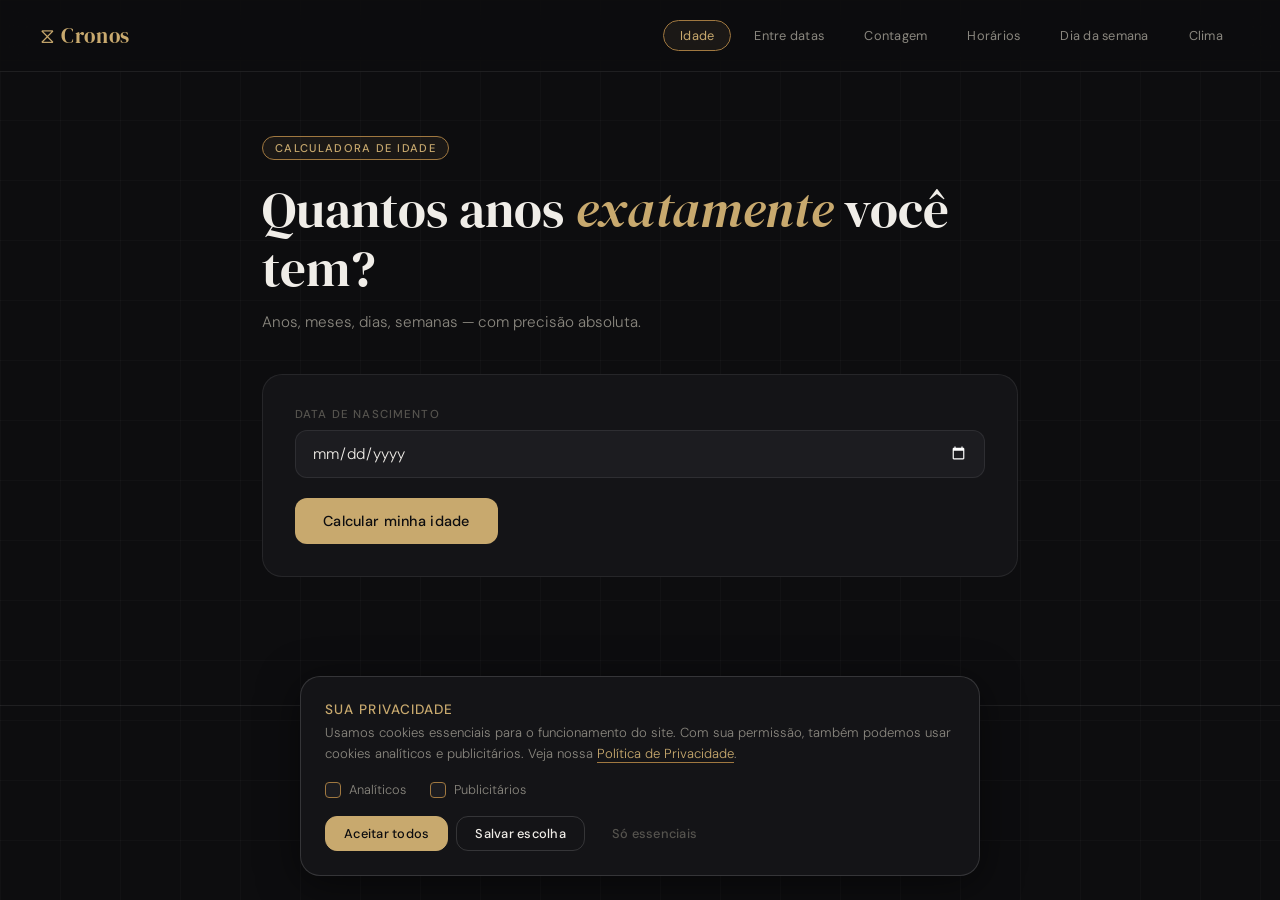
==== index.html @ e53fcb30 "Fix HTML formatting issues in index.html" ====
<!DOCTYPE html>
<html lang="pt-br">
<head>
  <link rel="icon" href="cronos-icon.png" type="image/png">

  <meta charset="UTF-8">
  <meta name="viewport" content="width=device-width, initial-scale=1.0">
  
  <!-- ── SEO básico ── -->
  <title>Cronos</title>
  <meta name="description" content="Calcule sua idade exata, a diferença entre duas datas, contagens regressivas e diferença de horários — com precisão absoluta. Grátis e sem cadastro.">
  <meta name="robots" content="index, follow">
  <link rel="canonical" href="https://cronoscalculator.com.br/">
  <link rel="apple-touch-icon" href="cronos-iphone.png">

  <!-- ── Open Graph (WhatsApp, Facebook, LinkedIn) ── -->
  <meta property="og:type"        content="website">
  <meta property="og:url"         content="https://cronoscalculator.com.br/">
  <meta property="og:title"       content="Cronos">
  <meta property="og:description" content="Calcule sua idade exata, diferença entre datas, contagens regressivas e diferença de horários. Grátis e sem cadastro.">
  <meta property="og:locale"      content="pt_BR">

  <!-- ── Twitter Card ── -->
  <meta name="twitter:card"        content="summary">
  <meta name="twitter:title"       content="Cronos">
  <meta name="twitter:description" content="Calcule sua idade exata, diferença entre datas, contagens regressivas e diferença de horários. Grátis e sem cadastro.">

  <link rel="preconnect" href="https://fonts.googleapis.com">
  <link rel="preconnect" href="https://fonts.gstatic.com" crossorigin>
  <link href="https://fonts.googleapis.com/css2?family=DM+Serif+Display:ital@0;1&family=DM+Sans:wght@300;400;500&display=swap" rel="stylesheet">
  <link rel="stylesheet" href="style.css">
</head>
<body>

  <div class="bg-grid"></div>

  <header>
    <div class="logo">⧖ Cronos</div>
    <nav>
      <a href="#" class="nav-link active" data-tab="idade">Idade</a>
      <a href="#" class="nav-link" data-tab="diff">Entre datas</a>
      <a href="#" class="nav-link" data-tab="countdown">Contagem</a>
      <a href="#" class="nav-link" data-tab="horas">Horários</a>
      <a href="#" class="nav-link" data-tab="semana">Dia da semana</a>
      <a href="#" class="nav-link" data-tab="clima">Clima</a>
    </nav>
  </header>

  <main>

   
    <section class="panel active" id="panel-idade">
      <div class="panel-hero">
        <span class="panel-tag">calculadora de idade</span>
        <h1>Quantos anos <em>exatamente</em> você tem?</h1>
        <p class="panel-sub">Anos, meses, dias, semanas — com precisão absoluta.</p>
      </div>
      <div class="form-card">
        <div class="field">
          <label for="i-birth">Data de nascimento</label>
          <input type="date" id="i-birth">
        </div>
        <button class="btn-calc" id="btn-idade">Calcular minha idade</button>
      </div>
      <div id="i-result" class="result-area hidden"></div>
    </section>

   
    <section class="panel" id="panel-diff">
      <div class="panel-hero">
        <span class="panel-tag">diferença entre datas</span>
        <h1>O tempo entre <em>dois momentos</em></h1>
        <p class="panel-sub">Quanto tempo passou entre uma data e outra, em todos os formatos.</p>
      </div>
      <div class="form-card">
        <div class="field-row">
          <div class="field">
            <label for="d-start">Data inicial</label>
            <input type="date" id="d-start">
          </div>
          <div class="field">
            <label for="d-end">Data final</label>
            <input type="date" id="d-end">
          </div>
        </div>
        <button class="btn-calc" id="btn-diff">Calcular diferença</button>
      </div>
      <div id="d-result" class="result-area hidden"></div>
    </section>

    <!-- CONTAGEM REGRESSIVA -->
    <section class="panel" id="panel-countdown">
      <div class="panel-hero">
        <span class="panel-tag">contagem regressiva</span>
        <h1>Quanto falta para <em>esse dia</em>?</h1>
        <p class="panel-sub">Saiba exatamente o que falta — ou o que já passou.</p>
      </div>
      <div class="form-card">
        <div class="field">
          <label for="c-target">Data alvo</label>
          <input type="date" id="c-target">
        </div>
        <div class="field">
          <label for="c-label">Apelido (opcional)</label>
          <input type="text" id="c-label" placeholder="ex: Meu aniversário, Formatura...">
        </div>
        <button class="btn-calc" id="btn-countdown">Ver contagem</button>
      </div>
      <div id="c-result" class="result-area hidden"></div>
    </section>

   
    <section class="panel" id="panel-horas">
      <div class="panel-hero">
        <span class="panel-tag">diferença de horários</span>
        <h1>Horas, minutos e <em>segundos</em> entre dois momentos</h1>
        <p class="panel-sub">Precisão total com data e hora combinados.</p>
      </div>
      <div class="form-card">
        <div class="field-row">
          <div class="field">
            <label for="h-start">Data e hora inicial</label>
            <input type="datetime-local" id="h-start">
          </div>
          <div class="field">
            <label for="h-end">Data e hora final</label>
            <input type="datetime-local" id="h-end">
          </div>
        </div>
        <button class="btn-calc" id="btn-horas">Calcular diferença</button>
      </div>
      <div id="h-result" class="result-area hidden"></div>
    </section>

    <!-- DIA DA SEMANA -->
    <section class="panel" id="panel-semana">
      <div class="panel-hero">
        <span class="panel-tag">dia da semana</span>
        <h1>Em que dia da semana <em>cai essa data</em>?</h1>
        <p class="panel-sub">Descubra o dia da semana de qualquer data, passada ou futura.</p>
      </div>
      <div class="form-card">
        <div class="field">
          <label for="w-date">Data</label>
          <input type="date" id="w-date">
        </div>
        <button class="btn-calc" id="btn-semana">Ver dia da semana</button>
      </div>
      <div id="w-result" class="result-area hidden"></div>
    </section>

<!-- CLIMA -->
<section class="panel" id="panel-clima">
  <div class="panel-hero">
    <span class="panel-tag">clima médio</span>
    <h1>Como é o clima <em>naquela época</em>?</h1>
    <p class="panel-sub">Temperatura média, estação e tendência de chuva por cidade e mês.</p>
  </div>
  <div class="form-card">
    <div class="field-row">
      <div class="field autocomplete-wrap">
        <label for="cl-city">Cidade</label>
        <input type="text" id="cl-city" placeholder="ex: Londres, Tóquio..." autocomplete="off">
        <div id="cl-suggestions" class="suggestions-box hidden"></div>
      </div>
      <div class="field autocomplete-wrap">
  <label for="cl-month">Mês</label>
  <input type="text" id="cl-month" placeholder="ex: Julho" autocomplete="off">
  <div id="cl-month-suggestions" class="suggestions-box hidden"></div>
</div>
    </div>
    <button class="btn-calc" id="btn-clima">Ver clima</button>
  </div>
  <div id="cl-result" class="result-area hidden"></div>
</section>
  </main>

  <footer>
    <p>Cronos &mdash; calculadora de datas e tempo &nbsp;·&nbsp; <a href="privacidade.html" style="color:var(--text3);text-decoration:none;border-bottom:1px solid var(--border)">Política de Privacidade</a></p>
  </footer>

  <script src="script.js"></script>
  <script src="lgpd.js"></script>
</body>
</html>
---- style.css ----
*, *::before, *::after { box-sizing: border-box; margin: 0; padding: 0; }

:root {
  --bg:        #0d0d0f;
  --bg2:       #141417;
  --bg3:       #1c1c20;
  --border:    rgba(255,255,255,0.08);
  --border2:   rgba(255,255,255,0.14);
  --text:      #f0ede8;
  --text2:     #8a877f;
  --text3:     #55534e;
  --accent:    #c8a96e;
  --accent2:   #a07840;
  --accent-bg: rgba(200,169,110,0.08);
  --radius:    12px;
  --radius-lg: 20px;
}

html { scroll-behavior: smooth; }

body {
  background: var(--bg);
  color: var(--text);
  font-family: 'DM Sans', sans-serif;
  font-weight: 300;
  min-height: 100vh;
  overflow-x: hidden;
}


.bg-grid {
  position: fixed;
  inset: 0;
  z-index: 0;
  background-image:
    linear-gradient(rgba(255,255,255,0.025) 1px, transparent 1px),
    linear-gradient(90deg, rgba(255,255,255,0.025) 1px, transparent 1px);
  background-size: 60px 60px;
  pointer-events: none;
}


header {
  position: sticky;
  top: 0;
  z-index: 100;
  display: flex;
  align-items: center;
  justify-content: space-between;
  padding: 1.25rem 2.5rem;
  border-bottom: 1px solid var(--border);
  background: rgba(13,13,15,0.85);
  backdrop-filter: blur(16px);
  -webkit-backdrop-filter: blur(16px);
}

.logo {
  font-family: 'DM Serif Display', serif;
  font-size: 1.3rem;
  color: var(--accent);
  letter-spacing: 0.03em;
}

nav {
  display: flex;
  gap: 6px;
  flex-wrap: wrap;
}

.nav-link {
  text-decoration: none;
  font-size: 0.8rem;
  font-weight: 400;
  color: var(--text2);
  padding: 6px 16px;
  border-radius: 99px;
  border: 1px solid transparent;
  transition: all 0.2s;
  letter-spacing: 0.02em;
}

.nav-link:hover { color: var(--text); border-color: var(--border2); }
.nav-link.active { color: var(--accent); border-color: var(--accent2); background: var(--accent-bg); }


main {
  position: relative;
  z-index: 1;
  max-width: 820px;
  margin: 0 auto;
  padding: 4rem 2rem 6rem;
}


.panel { display: none; animation: fadeUp 0.35s ease; }
.panel.active { display: block; }

@keyframes fadeUp {
  from { opacity: 0; transform: translateY(16px); }
  to   { opacity: 1; transform: translateY(0); }
}


.panel-hero {
  margin-bottom: 2.5rem;
}

.panel-tag {
  display: inline-block;
  font-size: 0.7rem;
  font-weight: 500;
  text-transform: uppercase;
  letter-spacing: 0.12em;
  color: var(--accent);
  border: 1px solid var(--accent2);
  background: var(--accent-bg);
  padding: 4px 12px;
  border-radius: 99px;
  margin-bottom: 1.25rem;
}

.panel-hero h1 {
  font-family: 'DM Serif Display', serif;
  font-size: clamp(2rem, 5vw, 3.2rem);
  font-weight: 400;
  line-height: 1.15;
  color: var(--text);
  margin-bottom: 0.75rem;
}

.panel-hero h1 em {
  font-style: italic;
  color: var(--accent);
}

.panel-sub {
  font-size: 0.95rem;
  color: var(--text2);
  line-height: 1.6;
  max-width: 520px;
}


.form-card {
  background: var(--bg2);
  border: 1px solid var(--border);
  border-radius: var(--radius-lg);
  padding: 2rem;
  display: flex;
  flex-direction: column;
  gap: 1.25rem;
  margin-bottom: 2rem;
}

.field-row {
  display: grid;
  grid-template-columns: 1fr 1fr;
  gap: 1rem;
  min-width: 0;
}

.field {
  display: flex;
  flex-direction: column;
  gap: 8px;
  min-width: 0;
}

.field label {
  font-size: 0.72rem;
  font-weight: 500;
  text-transform: uppercase;
  letter-spacing: 0.1em;
  color: var(--text3);
}

.field input {
  background: var(--bg3);
  border: 1px solid var(--border);
  border-radius: var(--radius);
  padding: 12px 16px;
  font-size: 0.95rem;
  font-family: 'DM Sans', sans-serif;
  font-weight: 300;
  color: var(--text);
  outline: none;
  transition: border-color 0.2s;
  width: 100%;
  min-width: 0;
  color-scheme: dark;
}

.field input:focus {
  border-color: var(--accent2);
}

.field input::placeholder { color: var(--text3); }


.btn-calc {
  padding: 14px 28px;
  border-radius: var(--radius);
  border: none;
  background: var(--accent);
  color: #0d0d0f;
  font-family: 'DM Sans', sans-serif;
  font-size: 0.9rem;
  font-weight: 500;
  cursor: pointer;
  letter-spacing: 0.02em;
  transition: all 0.2s;
  align-self: flex-start;
}

.btn-calc:hover {
  background: var(--accent2);
  transform: translateY(-1px);
}

.btn-calc:active {
  transform: translateY(0) scale(0.98);
}


.result-area {
  animation: fadeUp 0.3s ease;
}

.result-area.hidden { display: none; }


.metrics-grid {
  display: grid;
  grid-template-columns: repeat(auto-fit, minmax(140px, 1fr));
  gap: 12px;
  margin-bottom: 1rem;
}

.metric-card {
  background: var(--bg2);
  border: 1px solid var(--border);
  border-radius: var(--radius);
  padding: 1.25rem 1rem;
  text-align: center;
  transition: border-color 0.2s;
}

.metric-card:hover { border-color: var(--border2); }

.metric-card.highlight {
  border-color: var(--accent2);
  background: var(--accent-bg);
}

.metric-num {
  font-family: 'DM Serif Display', serif;
  font-size: 2.4rem;
  color: var(--text);
  line-height: 1;
  margin-bottom: 4px;
}

.metric-card.highlight .metric-num { color: var(--accent); }

.metric-lbl {
  font-size: 0.72rem;
  font-weight: 500;
  text-transform: uppercase;
  letter-spacing: 0.08em;
  color: var(--text3);
}


.totals-bar {
  background: var(--bg2);
  border: 1px solid var(--border);
  border-radius: var(--radius);
  padding: 1rem 1.25rem;
  display: flex;
  gap: 1.5rem;
  flex-wrap: wrap;
  align-items: center;
}

.total-item {
  display: flex;
  flex-direction: column;
  gap: 2px;
}

.total-item .t-num {
  font-size: 1.1rem;
  font-weight: 500;
  color: var(--text);
}

.total-item .t-lbl {
  font-size: 0.68rem;
  text-transform: uppercase;
  letter-spacing: 0.08em;
  color: var(--text3);
}

.totals-divider {
  width: 1px;
  height: 30px;
  background: var(--border);
}


.countdown-display {
  text-align: center;
  padding: 3rem 1rem 2rem;
  border: 1px solid var(--border);
  border-radius: var(--radius-lg);
  background: var(--bg2);
  margin-bottom: 1rem;
}

.countdown-label-name {
  font-size: 0.75rem;
  text-transform: uppercase;
  letter-spacing: 0.1em;
  color: var(--accent);
  margin-bottom: 0.5rem;
}

.countdown-big {
  font-family: 'DM Serif Display', serif;
  font-size: clamp(4rem, 12vw, 7rem);
  color: var(--text);
  line-height: 1;
  margin-bottom: 0.5rem;
}

.countdown-unit {
  font-size: 0.9rem;
  color: var(--text2);
  margin-bottom: 0.25rem;
}

.countdown-date-str {
  font-size: 0.8rem;
  color: var(--text3);
}

.badge-past {
  display: inline-block;
  margin-left: 8px;
  padding: 3px 10px;
  border-radius: 99px;
  font-size: 0.7rem;
  text-transform: uppercase;
  letter-spacing: 0.06em;
  background: rgba(200,80,80,0.1);
  color: #e07070;
  border: 1px solid rgba(200,80,80,0.25);
  vertical-align: middle;
}

.badge-future {
  display: inline-block;
  margin-left: 8px;
  padding: 3px 10px;
  border-radius: 99px;
  font-size: 0.7rem;
  text-transform: uppercase;
  letter-spacing: 0.06em;
  background: var(--accent-bg);
  color: var(--accent);
  border: 1px solid var(--accent2);
  vertical-align: middle;
}


.error-msg {
  padding: 1rem 1.25rem;
  background: rgba(200,80,80,0.08);
  border: 1px solid rgba(200,80,80,0.2);
  border-radius: var(--radius);
  color: #e07070;
  font-size: 0.9rem;
}


footer {
  position: relative;
  z-index: 1;
  text-align: center;
  padding: 2rem;
  color: var(--text3);
  font-size: 0.78rem;
  border-top: 1px solid var(--border);
  letter-spacing: 0.04em;
}


@media (max-width: 600px) {
  header {
    flex-direction: column;
    gap: 1rem;
    padding: 1rem 1.25rem;
  }

  nav { justify-content: center; }

  main { padding: 2.5rem 1.25rem 4rem; }

  .form-card { padding: 1.25rem; }

  .field-row { grid-template-columns: 1fr; }

  .btn-calc { align-self: stretch; text-align: center; }

  .totals-bar { gap: 1rem; }

  .totals-divider { display: none; }
}

/* ─── LGPD Banner ────────────────────────────────────────────────────────────
   Cole este bloco no final do seu style.css
   ─────────────────────────────────────────────────────────────────────────── */
 
#lgpd-banner {
  position: fixed;
  bottom: 1.5rem;
  left: 50%;
  transform: translateX(-50%);
  z-index: 9999;
  width: min(92vw, 680px);
  background: var(--bg2);
  border: 1px solid var(--border2);
  border-radius: var(--radius-lg);
  padding: 1.5rem;
  box-shadow: 0 8px 40px rgba(0, 0, 0, 0.5);
  transition: opacity 0.35s ease, transform 0.35s ease;
}
 
#lgpd-banner.lgpd-hide {
  opacity: 0;
  transform: translateX(-50%) translateY(12px);
  pointer-events: none;
}
 
.lgpd-inner {
  display: flex;
  flex-direction: column;
  gap: 1.1rem;
}
 
.lgpd-title {
  font-size: 0.85rem;
  font-weight: 500;
  color: var(--accent);
  text-transform: uppercase;
  letter-spacing: 0.08em;
  margin-bottom: 4px;
}
 
.lgpd-desc {
  font-size: 0.82rem;
  color: var(--text2);
  line-height: 1.6;
}
 
.lgpd-link {
  color: var(--accent);
  text-decoration: none;
  border-bottom: 1px solid var(--accent2);
  transition: color 0.2s;
}
 
.lgpd-link:hover {
  color: var(--text);
}
 
.lgpd-toggles {
  display: flex;
  gap: 1.5rem;
  flex-wrap: wrap;
}
 
.lgpd-toggle {
  display: flex;
  align-items: center;
  gap: 8px;
  cursor: pointer;
}
 
.lgpd-toggle input[type="checkbox"] {
  appearance: none;
  -webkit-appearance: none;
  width: 16px;
  height: 16px;
  border: 1px solid var(--accent2);
  border-radius: 4px;
  background: var(--bg3);
  cursor: pointer;
  flex-shrink: 0;
  transition: background 0.2s, border-color 0.2s;
  position: relative;
}
 
.lgpd-toggle input[type="checkbox"]:checked {
  background: var(--accent);
  border-color: var(--accent);
}
 
.lgpd-toggle input[type="checkbox"]:checked::after {
  content: '';
  position: absolute;
  left: 4px;
  top: 1px;
  width: 5px;
  height: 9px;
  border: 2px solid #0d0d0f;
  border-top: none;
  border-left: none;
  transform: rotate(45deg);
}
 
.lgpd-toggle-label {
  font-size: 0.8rem;
  color: var(--text2);
}
 
.lgpd-actions {
  display: flex;
  gap: 8px;
  flex-wrap: wrap;
}
 
.lgpd-btn {
  padding: 8px 18px;
  border-radius: var(--radius);
  font-family: 'DM Sans', sans-serif;
  font-size: 0.8rem;
  font-weight: 500;
  cursor: pointer;
  transition: all 0.2s;
  letter-spacing: 0.02em;
  border: 1px solid transparent;
}
 
.lgpd-btn:active {
  transform: scale(0.97);
}
 
.lgpd-btn-accept-all {
  background: var(--accent);
  color: #0d0d0f;
  border-color: var(--accent);
}
 
.lgpd-btn-accept-all:hover {
  background: var(--accent2);
  border-color: var(--accent2);
}
 
.lgpd-btn-save {
  background: transparent;
  color: var(--text);
  border-color: var(--border2);
}
 
.lgpd-btn-save:hover {
  border-color: var(--accent2);
  color: var(--accent);
}
 
.lgpd-btn-reject {
  background: transparent;
  color: var(--text3);
  border-color: transparent;
}
 
.lgpd-btn-reject:hover {
  color: var(--text2);
}
 
@media (max-width: 600px) {
  #lgpd-banner {
    bottom: 0;
    left: 0;
    right: 0;
    transform: none;
    width: 100%;
    border-radius: var(--radius-lg) var(--radius-lg) 0 0;
  }
 
  #lgpd-banner.lgpd-hide {
    transform: translateY(12px);
  }
 
  .lgpd-actions {
    flex-direction: column;
  }
 
  .lgpd-btn {
    width: 100%;
    text-align: center;
  }
}

/* ─── Autocomplete de cidade ─────────────────────────────────────────── */

.autocomplete-wrap {
  position: relative;
}

.suggestions-box {
  position: absolute;
  top: calc(100% + 4px);
  left: 0;
  right: 0;
  background: var(--bg3);
  border: 1px solid var(--border2);
  border-radius: var(--radius);
  max-height: 220px;
  overflow-y: auto;
  z-index: 50;
  box-shadow: 0 8px 24px rgba(0,0,0,0.4);
}

.suggestions-box.hidden { display: none; }

.suggestion-item {
  padding: 10px 16px;
  font-size: 0.9rem;
  color: var(--text2);
  cursor: pointer;
  transition: background 0.15s, color 0.15s;
}

.suggestion-item:hover,
.suggestion-item.active {
  background: var(--accent-bg);
  color: var(--accent);
}

.suggestion-empty {
  padding: 10px 16px;
  font-size: 0.85rem;
  color: var(--text3);
  font-style: italic;
}
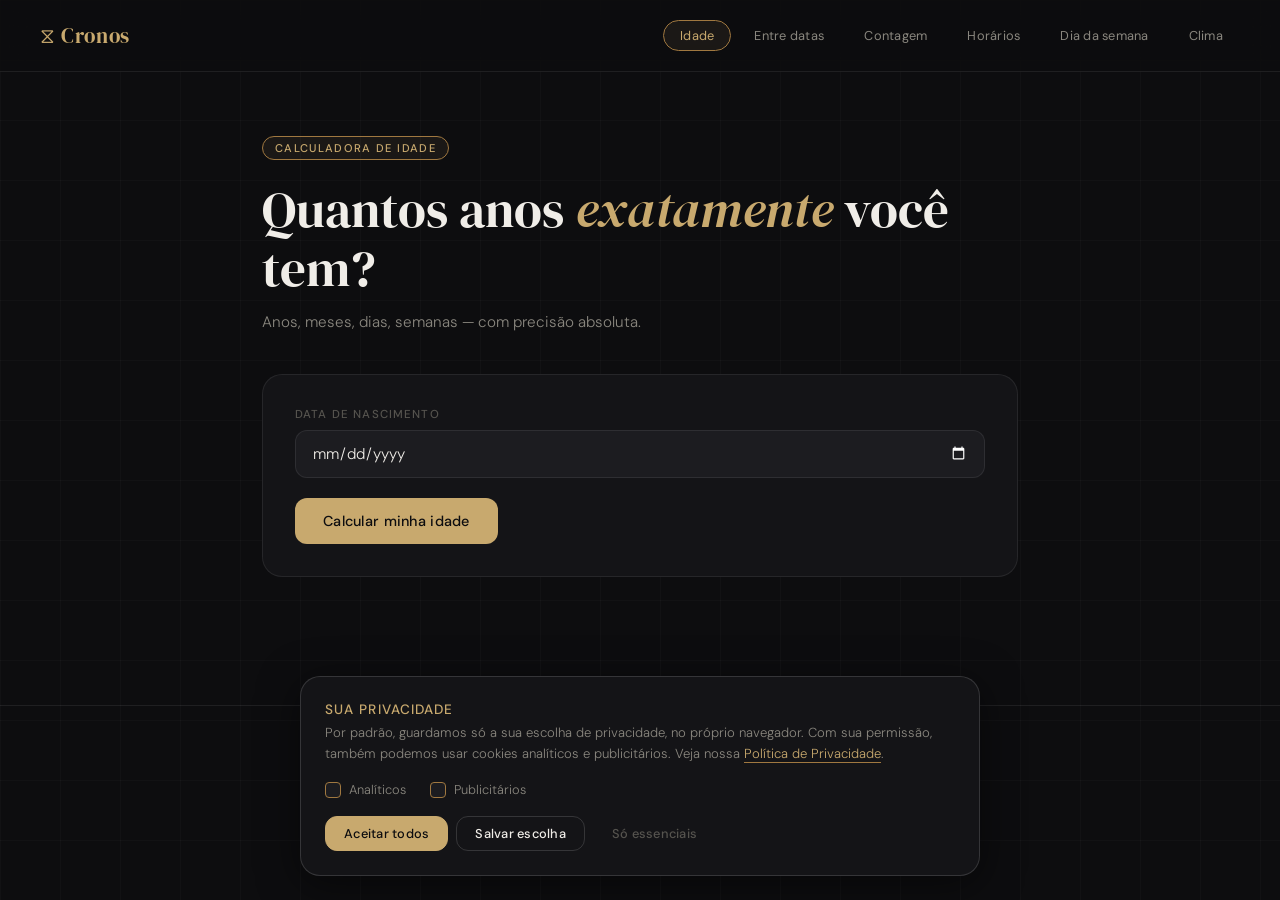
==== commit 2b256158: "Corrige cálculos de datas, busca do clima e melhora usabilidade - diffDates: elimina "dias" negativo" ====
--- a/index.html
+++ b/index.html
@@ -154,7 +154,7 @@
   <div class="panel-hero">
     <span class="panel-tag">clima médio</span>
     <h1>Como é o clima <em>naquela época</em>?</h1>
-    <p class="panel-sub">Temperatura média, estação e tendência de chuva por cidade e mês.</p>
+    <p class="panel-sub">Temperaturas máxima e mínima médias (°C), céu e tendência de chuva por cidade e mês.</p>
   </div>
   <div class="form-card">
     <div class="field-row">
@@ -176,7 +176,7 @@
   </main>
 
   <footer>
-    <p>Cronos &mdash; calculadora de datas e tempo &nbsp;·&nbsp; <a href="privacidade.html" style="color:var(--text3);text-decoration:none;border-bottom:1px solid var(--border)">Política de Privacidade</a></p>
+    <p>Cronos &mdash; calculadora de datas e tempo &nbsp;·&nbsp; <a href="privacidade.html" style="color:var(--text3);text-decoration:none;border-bottom:1px solid var(--border)">Política de Privacidade</a> &nbsp;·&nbsp; <a href="#" id="lgpd-open" style="color:var(--text3);text-decoration:none;border-bottom:1px solid var(--border)">Preferências de privacidade</a></p>
   </footer>
 
   <script src="script.js"></script>
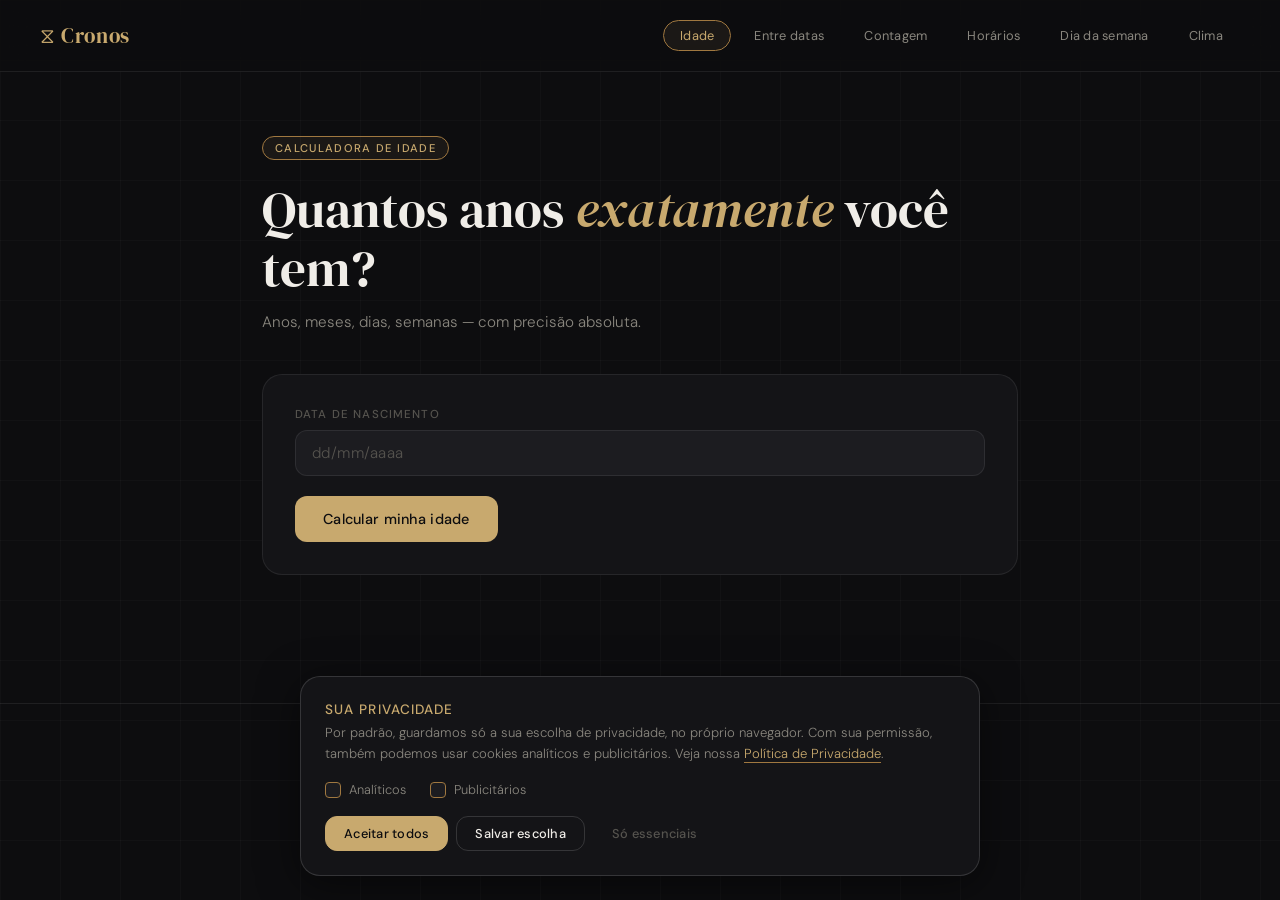
==== commit 4457cd53: "Campos de data digitáveis (dd/mm/aaaa) em vez do calendário do celular - Troca os <input type="date"" ====
--- a/index.html
+++ b/index.html
@@ -58,7 +58,7 @@
       <div class="form-card">
         <div class="field">
           <label for="i-birth">Data de nascimento</label>
-          <input type="date" id="i-birth">
+          <input type="text" id="i-birth" class="date-input" data-mask="date" inputmode="numeric" enterkeyhint="go" autocomplete="off" maxlength="10" placeholder="dd/mm/aaaa">
         </div>
         <button class="btn-calc" id="btn-idade">Calcular minha idade</button>
       </div>
@@ -76,11 +76,11 @@
         <div class="field-row">
           <div class="field">
             <label for="d-start">Data inicial</label>
-            <input type="date" id="d-start">
+            <input type="text" id="d-start" class="date-input" data-mask="date" inputmode="numeric" enterkeyhint="go" autocomplete="off" maxlength="10" placeholder="dd/mm/aaaa">
           </div>
           <div class="field">
             <label for="d-end">Data final</label>
-            <input type="date" id="d-end">
+            <input type="text" id="d-end" class="date-input" data-mask="date" inputmode="numeric" enterkeyhint="go" autocomplete="off" maxlength="10" placeholder="dd/mm/aaaa">
           </div>
         </div>
         <button class="btn-calc" id="btn-diff">Calcular diferença</button>
@@ -98,7 +98,7 @@
       <div class="form-card">
         <div class="field">
           <label for="c-target">Data alvo</label>
-          <input type="date" id="c-target">
+          <input type="text" id="c-target" class="date-input" data-mask="date" inputmode="numeric" enterkeyhint="go" autocomplete="off" maxlength="10" placeholder="dd/mm/aaaa">
         </div>
         <div class="field">
           <label for="c-label">Apelido (opcional)</label>
@@ -120,11 +120,11 @@
         <div class="field-row">
           <div class="field">
             <label for="h-start">Data e hora inicial</label>
-            <input type="datetime-local" id="h-start">
+            <input type="text" id="h-start" class="date-input" data-mask="datetime" inputmode="numeric" enterkeyhint="go" autocomplete="off" maxlength="16" placeholder="dd/mm/aaaa hh:mm">
           </div>
           <div class="field">
             <label for="h-end">Data e hora final</label>
-            <input type="datetime-local" id="h-end">
+            <input type="text" id="h-end" class="date-input" data-mask="datetime" inputmode="numeric" enterkeyhint="go" autocomplete="off" maxlength="16" placeholder="dd/mm/aaaa hh:mm">
           </div>
         </div>
         <button class="btn-calc" id="btn-horas">Calcular diferença</button>
@@ -142,7 +142,7 @@
       <div class="form-card">
         <div class="field">
           <label for="w-date">Data</label>
-          <input type="date" id="w-date">
+          <input type="text" id="w-date" class="date-input" data-mask="date" inputmode="numeric" enterkeyhint="go" autocomplete="off" maxlength="10" placeholder="dd/mm/aaaa">
         </div>
         <button class="btn-calc" id="btn-semana">Ver dia da semana</button>
       </div>
--- a/style.css
+++ b/style.css
@@ -198,6 +198,11 @@
 
 .field input::placeholder { color: var(--text3); }
 
+.field input.date-input {
+  font-variant-numeric: tabular-nums;
+  letter-spacing: 0.03em;
+}
+
 
 .btn-calc {
   padding: 14px 28px;
@@ -414,6 +419,9 @@
 
   .btn-calc { align-self: stretch; text-align: center; }
 
+  /* 16px evita que o iPhone dê zoom ao tocar no campo */
+  .field input { font-size: 16px; }
+
   .totals-bar { gap: 1rem; }
 
   .totals-divider { display: none; }
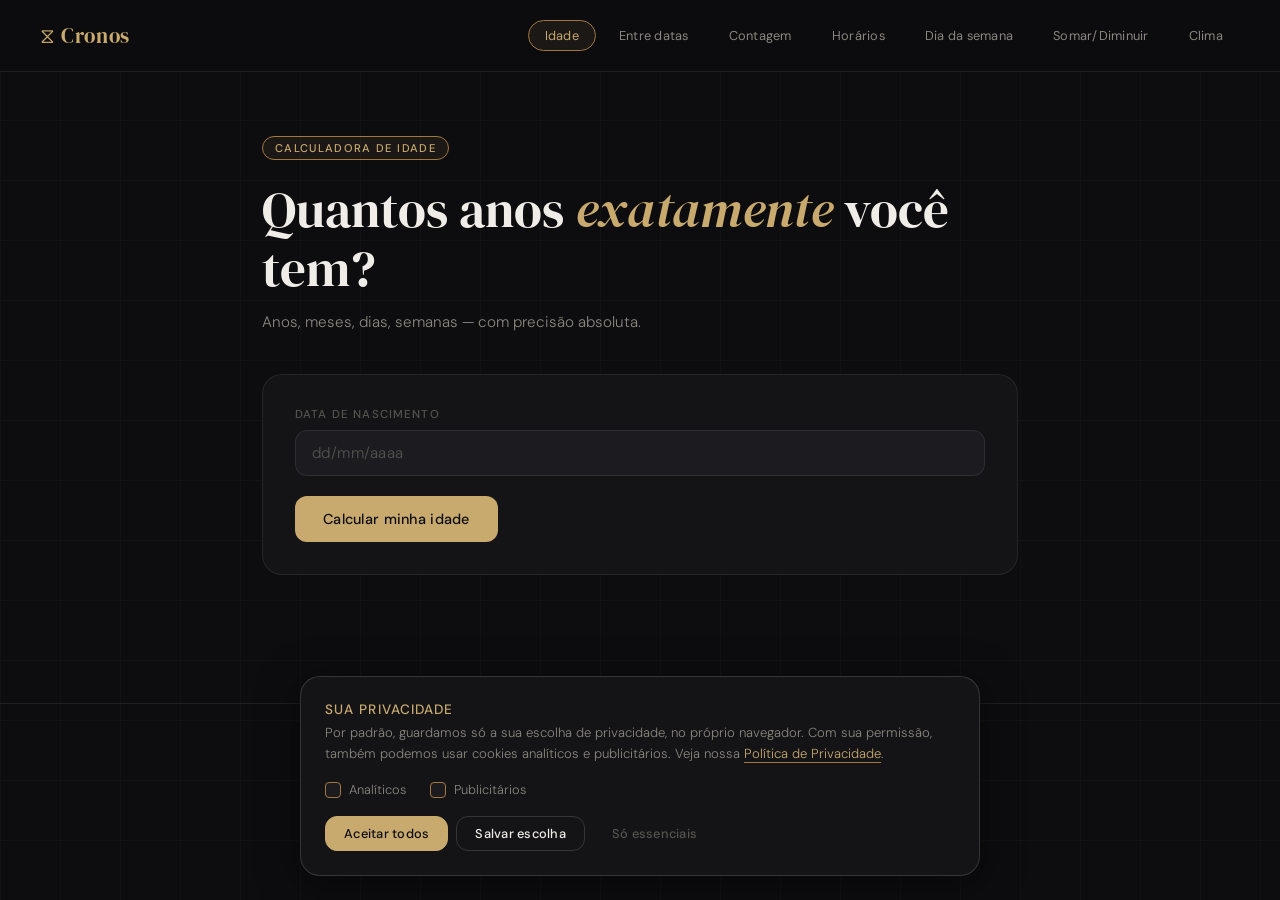
==== commit 95cecb3f: "Força o navegador a baixar a versão nova dos arquivos Adiciona ?v= em script.js, lgpd.js e style.css" ====
--- a/index.html
+++ b/index.html
@@ -28,7 +28,7 @@
   <link rel="preconnect" href="https://fonts.googleapis.com">
   <link rel="preconnect" href="https://fonts.gstatic.com" crossorigin>
   <link href="https://fonts.googleapis.com/css2?family=DM+Serif+Display:ital@0;1&family=DM+Sans:wght@300;400;500&display=swap" rel="stylesheet">
-  <link rel="stylesheet" href="style.css">
+  <link rel="stylesheet" href="style.css?v=20260925">
 </head>
 <body>
 
@@ -42,6 +42,7 @@
       <a href="#" class="nav-link" data-tab="countdown">Contagem</a>
       <a href="#" class="nav-link" data-tab="horas">Horários</a>
       <a href="#" class="nav-link" data-tab="semana">Dia da semana</a>
+      <a href="#" class="nav-link" data-tab="somar">Somar/Diminuir</a>
       <a href="#" class="nav-link" data-tab="clima">Clima</a>
     </nav>
   </header>
@@ -147,6 +148,44 @@
         <button class="btn-calc" id="btn-semana">Ver dia da semana</button>
       </div>
       <div id="w-result" class="result-area hidden"></div>
+    </section>
+
+    <!-- SOMAR/DIMINUIR -->
+    <section class="panel" id="panel-somar">
+      <div class="panel-hero">
+        <span class="panel-tag">soma e subtração</span>
+        <h1>Que data cai <em>depois ou antes</em>?</h1>
+        <p class="panel-sub">Some ou subtraia dias, meses ou anos de uma data.</p>
+      </div>
+      <div class="form-card">
+        <div class="field">
+          <label for="op-date">Data base</label>
+                    <input type="text" id="op-date" class="date-input" data-mask="date" inputmode="numeric" enterkeyhint="go" autocomplete="off" maxlength="10" placeholder="dd/mm/aaaa">
+        </div>
+        <div class="field">
+          <label>Operação</label>
+          <div class="toggle-group" id="op-type-group">
+            <button type="button" class="toggle-btn active" data-value="soma">Somar</button>
+            <button type="button" class="toggle-btn" data-value="subtrai">Diminuir</button>
+          </div>
+        </div>
+        <div class="field-row">
+          <div class="field">
+            <label for="op-amount">Quantidade</label>
+            <input type="number" id="op-amount" min="1" inputmode="numeric" enterkeyhint="go" placeholder="ex: 30">
+          </div>
+          <div class="field">
+            <label>Unidade</label>
+            <div class="toggle-group" id="op-unit-group">
+              <button type="button" class="toggle-btn active" data-value="dias">Dias</button>
+              <button type="button" class="toggle-btn" data-value="meses">Meses</button>
+              <button type="button" class="toggle-btn" data-value="anos">Anos</button>
+            </div>
+          </div>
+        </div>
+        <button class="btn-calc" id="btn-somar">Calcular nova data</button>
+      </div>
+      <div id="op-result" class="result-area hidden"></div>
     </section>
 
 <!-- CLIMA -->
@@ -179,7 +218,8 @@
     <p>Cronos &mdash; calculadora de datas e tempo &nbsp;·&nbsp; <a href="privacidade.html" style="color:var(--text3);text-decoration:none;border-bottom:1px solid var(--border)">Política de Privacidade</a> &nbsp;·&nbsp; <a href="#" id="lgpd-open" style="color:var(--text3);text-decoration:none;border-bottom:1px solid var(--border)">Preferências de privacidade</a></p>
   </footer>
 
-  <script src="script.js"></script>
-  <script src="lgpd.js"></script>
+  <!-- Ao alterar script.js, lgpd.js ou style.css, troque o ?v= para o navegador baixar a versão nova -->
+  <script src="script.js?v=20260925"></script>
+  <script src="lgpd.js?v=20260925"></script>
 </body>
 </html>
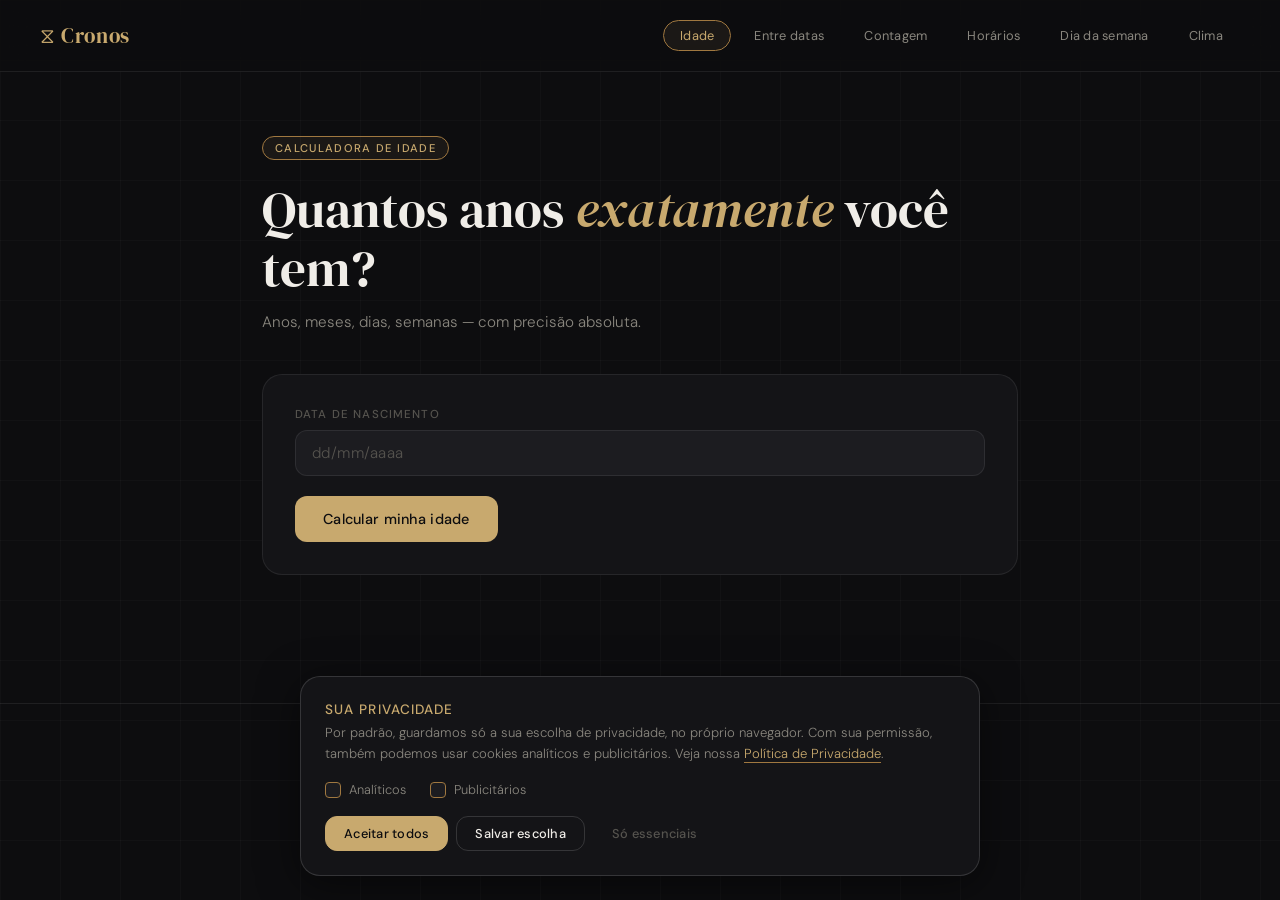
==== commit 4089be70: "Força o navegador a baixar a versão nova dos arquivos Adiciona ?v= em script.js, lgpd.js e style.css" ====
--- a/index.html
+++ b/index.html
@@ -42,7 +42,6 @@
       <a href="#" class="nav-link" data-tab="countdown">Contagem</a>
       <a href="#" class="nav-link" data-tab="horas">Horários</a>
       <a href="#" class="nav-link" data-tab="semana">Dia da semana</a>
-      <a href="#" class="nav-link" data-tab="somar">Somar/Diminuir</a>
       <a href="#" class="nav-link" data-tab="clima">Clima</a>
     </nav>
   </header>
@@ -150,44 +149,6 @@
       <div id="w-result" class="result-area hidden"></div>
     </section>
 
-    <!-- SOMAR/DIMINUIR -->
-    <section class="panel" id="panel-somar">
-      <div class="panel-hero">
-        <span class="panel-tag">soma e subtração</span>
-        <h1>Que data cai <em>depois ou antes</em>?</h1>
-        <p class="panel-sub">Some ou subtraia dias, meses ou anos de uma data.</p>
-      </div>
-      <div class="form-card">
-        <div class="field">
-          <label for="op-date">Data base</label>
-                    <input type="text" id="op-date" class="date-input" data-mask="date" inputmode="numeric" enterkeyhint="go" autocomplete="off" maxlength="10" placeholder="dd/mm/aaaa">
-        </div>
-        <div class="field">
-          <label>Operação</label>
-          <div class="toggle-group" id="op-type-group">
-            <button type="button" class="toggle-btn active" data-value="soma">Somar</button>
-            <button type="button" class="toggle-btn" data-value="subtrai">Diminuir</button>
-          </div>
-        </div>
-        <div class="field-row">
-          <div class="field">
-            <label for="op-amount">Quantidade</label>
-            <input type="number" id="op-amount" min="1" inputmode="numeric" enterkeyhint="go" placeholder="ex: 30">
-          </div>
-          <div class="field">
-            <label>Unidade</label>
-            <div class="toggle-group" id="op-unit-group">
-              <button type="button" class="toggle-btn active" data-value="dias">Dias</button>
-              <button type="button" class="toggle-btn" data-value="meses">Meses</button>
-              <button type="button" class="toggle-btn" data-value="anos">Anos</button>
-            </div>
-          </div>
-        </div>
-        <button class="btn-calc" id="btn-somar">Calcular nova data</button>
-      </div>
-      <div id="op-result" class="result-area hidden"></div>
-    </section>
-
 <!-- CLIMA -->
 <section class="panel" id="panel-clima">
   <div class="panel-hero">
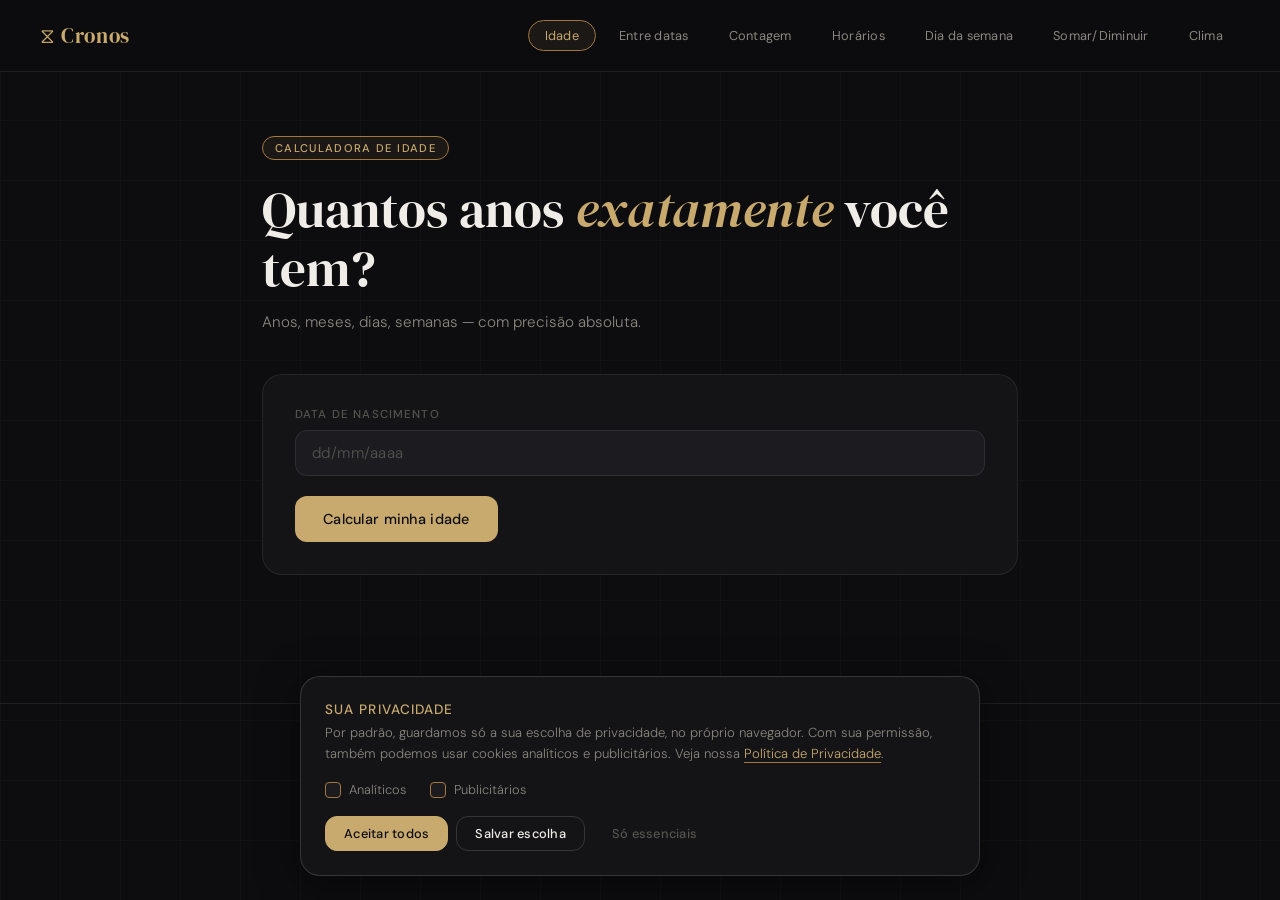
==== commit 3ba0e0f0: "Update index.html with new features and sections" ====
--- a/index.html
+++ b/index.html
@@ -28,7 +28,7 @@
   <link rel="preconnect" href="https://fonts.googleapis.com">
   <link rel="preconnect" href="https://fonts.gstatic.com" crossorigin>
   <link href="https://fonts.googleapis.com/css2?family=DM+Serif+Display:ital@0;1&family=DM+Sans:wght@300;400;500&display=swap" rel="stylesheet">
-  <link rel="stylesheet" href="style.css?v=20260925">
+  <link rel="stylesheet" href="style.css">
 </head>
 <body>
 
@@ -42,6 +42,7 @@
       <a href="#" class="nav-link" data-tab="countdown">Contagem</a>
       <a href="#" class="nav-link" data-tab="horas">Horários</a>
       <a href="#" class="nav-link" data-tab="semana">Dia da semana</a>
+      <a href="#" class="nav-link" data-tab="somar">Somar/Diminuir</a>
       <a href="#" class="nav-link" data-tab="clima">Clima</a>
     </nav>
   </header>
@@ -147,6 +148,44 @@
         <button class="btn-calc" id="btn-semana">Ver dia da semana</button>
       </div>
       <div id="w-result" class="result-area hidden"></div>
+    </section>
+
+    <!-- SOMAR/DIMINUIR -->
+    <section class="panel" id="panel-somar">
+      <div class="panel-hero">
+        <span class="panel-tag">soma e subtração</span>
+        <h1>Que data cai <em>depois ou antes</em>?</h1>
+        <p class="panel-sub">Some ou subtraia dias, meses ou anos de uma data.</p>
+      </div>
+      <div class="form-card">
+        <div class="field">
+          <label for="op-date">Data base</label>
+          <input type="date" id="op-date">
+        </div>
+        <div class="field">
+          <label>Operação</label>
+          <div class="toggle-group" id="op-type-group">
+            <button type="button" class="toggle-btn active" data-value="soma">Somar</button>
+            <button type="button" class="toggle-btn" data-value="subtrai">Diminuir</button>
+          </div>
+        </div>
+        <div class="field-row">
+          <div class="field">
+            <label for="op-amount">Quantidade</label>
+            <input type="number" id="op-amount" min="1" placeholder="ex: 30">
+          </div>
+          <div class="field">
+            <label>Unidade</label>
+            <div class="toggle-group" id="op-unit-group">
+              <button type="button" class="toggle-btn active" data-value="dias">Dias</button>
+              <button type="button" class="toggle-btn" data-value="meses">Meses</button>
+              <button type="button" class="toggle-btn" data-value="anos">Anos</button>
+            </div>
+          </div>
+        </div>
+        <button class="btn-calc" id="btn-somar">Calcular nova data</button>
+      </div>
+      <div id="op-result" class="result-area hidden"></div>
     </section>
 
 <!-- CLIMA -->
@@ -179,8 +218,7 @@
     <p>Cronos &mdash; calculadora de datas e tempo &nbsp;·&nbsp; <a href="privacidade.html" style="color:var(--text3);text-decoration:none;border-bottom:1px solid var(--border)">Política de Privacidade</a> &nbsp;·&nbsp; <a href="#" id="lgpd-open" style="color:var(--text3);text-decoration:none;border-bottom:1px solid var(--border)">Preferências de privacidade</a></p>
   </footer>
 
-  <!-- Ao alterar script.js, lgpd.js ou style.css, troque o ?v= para o navegador baixar a versão nova -->
-  <script src="script.js?v=20260925"></script>
-  <script src="lgpd.js?v=20260925"></script>
+  <script src="script.js"></script>
+  <script src="lgpd.js"></script>
 </body>
 </html>
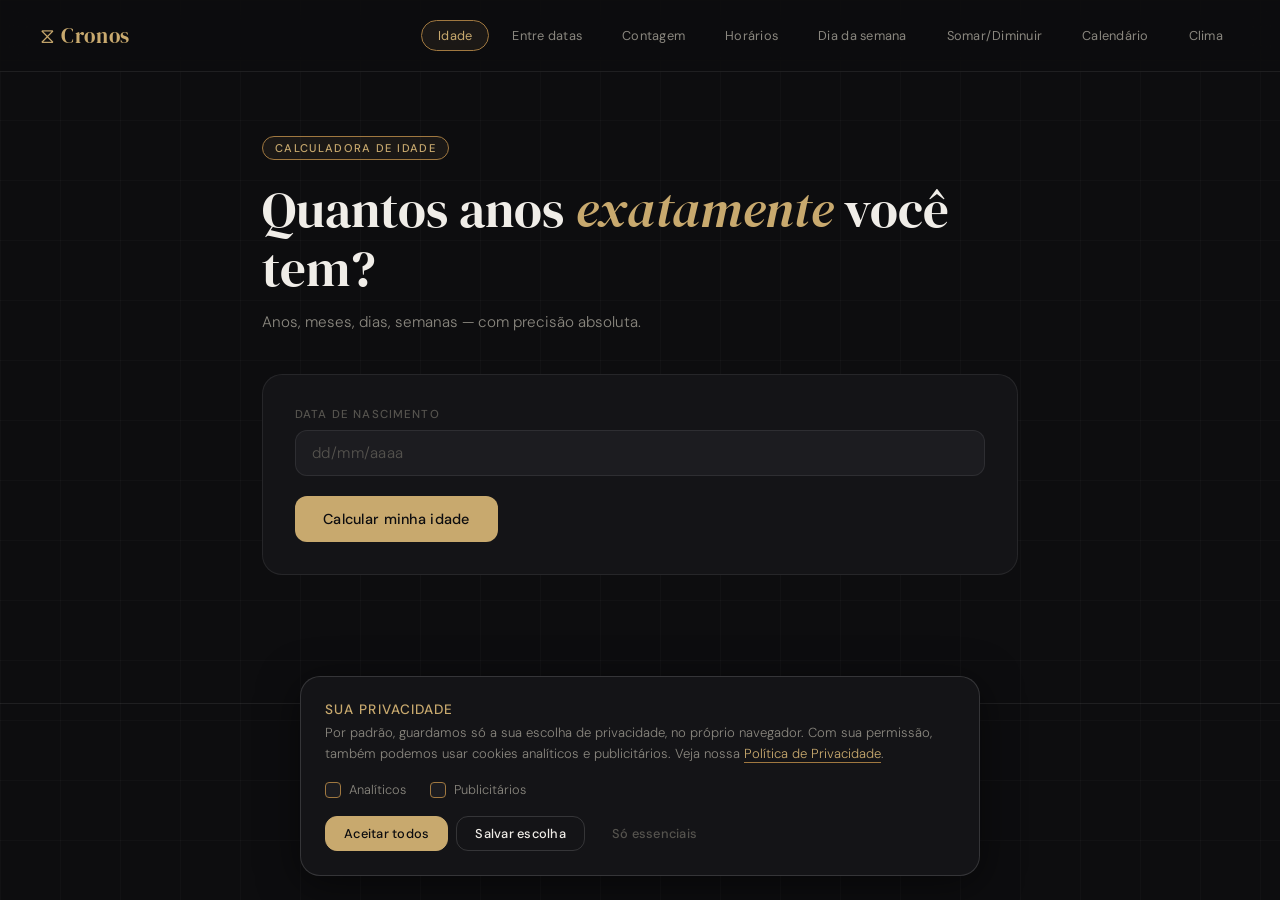
==== commit 887cf2ef: "Nova aba Calendário (visão do ano e do mês) - Aba "Calendário" entre Somar/Diminuir e Clima: campo A" ====
--- a/index.html
+++ b/index.html
@@ -27,8 +27,8 @@
 
   <link rel="preconnect" href="https://fonts.googleapis.com">
   <link rel="preconnect" href="https://fonts.gstatic.com" crossorigin>
-  <link href="https://fonts.googleapis.com/css2?family=DM+Serif+Display:ital@0;1&family=DM+Sans:wght@300;400;500&display=swap" rel="stylesheet">
-  <link rel="stylesheet" href="style.css">
+  <link href="https://fonts.googleapis.com/css2?family=DM+Serif+Display:ital@0;1&family=DM+Sans:wght@300;400;500;700&display=swap" rel="stylesheet">
+  <link rel="stylesheet" href="style.css?v=20260930">
 </head>
 <body>
 
@@ -43,6 +43,7 @@
       <a href="#" class="nav-link" data-tab="horas">Horários</a>
       <a href="#" class="nav-link" data-tab="semana">Dia da semana</a>
       <a href="#" class="nav-link" data-tab="somar">Somar/Diminuir</a>
+      <a href="#" class="nav-link" data-tab="calendario">Calendário</a>
       <a href="#" class="nav-link" data-tab="clima">Clima</a>
     </nav>
   </header>
@@ -160,7 +161,7 @@
       <div class="form-card">
         <div class="field">
           <label for="op-date">Data base</label>
-          <input type="date" id="op-date">
+                    <input type="text" id="op-date" class="date-input" data-mask="date" inputmode="numeric" enterkeyhint="go" autocomplete="off" maxlength="10" placeholder="dd/mm/aaaa">
         </div>
         <div class="field">
           <label>Operação</label>
@@ -172,7 +173,7 @@
         <div class="field-row">
           <div class="field">
             <label for="op-amount">Quantidade</label>
-            <input type="number" id="op-amount" min="1" placeholder="ex: 30">
+            <input type="number" id="op-amount" min="1" inputmode="numeric" enterkeyhint="go" placeholder="ex: 30">
           </div>
           <div class="field">
             <label>Unidade</label>
@@ -186,6 +187,30 @@
         <button class="btn-calc" id="btn-somar">Calcular nova data</button>
       </div>
       <div id="op-result" class="result-area hidden"></div>
+    </section>
+
+    <!-- CALENDÁRIO -->
+    <section class="panel" id="panel-calendario">
+      <div class="panel-hero">
+        <span class="panel-tag">calendário</span>
+        <h1>O calendário de <em>qualquer ano</em></h1>
+        <p class="panel-sub">Veja o ano inteiro ou abra direto um mês.</p>
+      </div>
+      <div class="form-card">
+        <div class="field-row">
+          <div class="field">
+            <label for="cal-year">Ano</label>
+            <input type="text" id="cal-year" inputmode="numeric" enterkeyhint="go" autocomplete="off" maxlength="4" placeholder="ex: 2026">
+          </div>
+          <div class="field autocomplete-wrap">
+            <label for="cal-month">Mês (opcional)</label>
+            <input type="text" id="cal-month" placeholder="ex: Setembro" autocomplete="off">
+            <div id="cal-month-suggestions" class="suggestions-box hidden"></div>
+          </div>
+        </div>
+        <button class="btn-calc" id="btn-calendario">Ver calendário</button>
+      </div>
+      <div id="cal-result" class="result-area hidden"></div>
     </section>
 
 <!-- CLIMA -->
@@ -218,7 +243,8 @@
     <p>Cronos &mdash; calculadora de datas e tempo &nbsp;·&nbsp; <a href="privacidade.html" style="color:var(--text3);text-decoration:none;border-bottom:1px solid var(--border)">Política de Privacidade</a> &nbsp;·&nbsp; <a href="#" id="lgpd-open" style="color:var(--text3);text-decoration:none;border-bottom:1px solid var(--border)">Preferências de privacidade</a></p>
   </footer>
 
-  <script src="script.js"></script>
-  <script src="lgpd.js"></script>
+  <!-- Ao alterar script.js, lgpd.js ou style.css, troque o ?v= para o navegador baixar a versão nova -->
+  <script src="script.js?v=20260930"></script>
+  <script src="lgpd.js?v=20260930"></script>
 </body>
 </html>
--- a/style.css
+++ b/style.css
@@ -654,3 +654,228 @@
   color: var(--text3);
   font-style: italic;
 }
+
+/* ─── Toggle de operação/unidade ─────────────────────────────────────── */
+
+.toggle-group {
+  display: flex;
+  gap: 8px;
+  flex-wrap: wrap;
+}
+
+.toggle-btn {
+  padding: 10px 16px;
+  border-radius: var(--radius);
+  border: 1px solid var(--border2);
+  background: var(--bg3);
+  color: var(--text2);
+  font-family: 'DM Sans', sans-serif;
+  font-size: 0.85rem;
+  font-weight: 400;
+  cursor: pointer;
+  transition: all 0.2s;
+}
+
+.toggle-btn:hover {
+  border-color: var(--accent2);
+  color: var(--text);
+}
+
+.toggle-btn.active {
+  background: var(--accent-bg);
+  border-color: var(--accent2);
+  color: var(--accent);
+}
+
+/* ─── Calendário ─────────────────────────────────────────────────────── */
+
+.cal-card {
+  background: var(--bg2);
+  border: 1px solid var(--border);
+  border-radius: var(--radius-lg);
+  padding: 1.75rem;
+}
+
+/* Visão do ano */
+.cal-year-title {
+  font-family: 'DM Serif Display', serif;
+  font-weight: 400;
+  font-size: clamp(2.6rem, 8vw, 3.6rem);
+  line-height: 1;
+  color: var(--accent);
+  text-align: center;
+  margin-bottom: 1.75rem;
+}
+
+.cal-year-grid {
+  display: grid;
+  grid-template-columns: repeat(3, minmax(0, 1fr));
+  gap: 1.75rem 1.5rem;
+}
+
+.cal-mini {
+  display: block;
+  align-self: start; /* não esticar: botão centraliza o conteúdo na vertical */
+  padding: 6px;
+  margin: -6px;
+  width: calc(100% + 12px);
+  background: none;
+  border: none;
+  border-radius: var(--radius);
+  color: inherit;
+  font: inherit;
+  text-align: left;
+  cursor: pointer;
+  transition: background 0.2s;
+}
+
+/* Só em aparelhos com mouse: no toque o :hover fica "grudado" depois de tocar */
+@media (hover: hover) {
+  .cal-mini:hover { background: var(--accent-bg); }
+}
+
+.cal-mini:focus-visible {
+  outline: 1px solid var(--accent2);
+  background: var(--accent-bg);
+}
+
+.cal-mini-name {
+  display: block;
+  font-family: 'DM Sans', sans-serif;
+  font-weight: 700;
+  font-size: clamp(0.78rem, 2.6vw, 1.05rem);
+  color: var(--text);
+  margin-bottom: 0.4rem;
+  white-space: nowrap;
+  overflow: hidden;
+  text-overflow: ellipsis;
+}
+
+.cal-mini-name.is-current { color: var(--accent); }
+
+.cal-mini-days {
+  display: grid;
+  grid-template-columns: repeat(7, minmax(0, 1fr));
+  row-gap: 2px;
+  font-size: clamp(0.62rem, 1.9vw, 0.75rem);
+  font-weight: 400;
+  font-variant-numeric: tabular-nums;
+  text-align: center;
+  color: var(--text);
+}
+
+.cal-mini-days span {
+  display: block;
+  height: 1.6em;
+  line-height: 1.6em;
+}
+
+.cal-mini-days .is-today {
+  width: 1.6em;
+  margin: 0 auto;
+  border-radius: 50%;
+  background: var(--accent);
+  color: var(--bg);
+  font-weight: 700;
+}
+
+/* Visão do mês */
+.cal-back {
+  background: none;
+  border: none;
+  padding: 4px 0;
+  color: var(--accent);
+  font-family: 'DM Sans', sans-serif;
+  font-size: 1rem;
+  font-weight: 400;
+  cursor: pointer;
+}
+
+@media (hover: hover) {
+  .cal-back:hover { color: var(--text); }
+}
+
+.cal-month-title {
+  font-family: 'DM Serif Display', serif;
+  font-weight: 400;
+  font-size: clamp(2.2rem, 7vw, 3rem);
+  line-height: 1.1;
+  color: var(--text);
+  text-align: left;
+  margin: 0.35rem 0 1.25rem;
+}
+
+.cal-weekdays,
+.cal-month-grid {
+  display: grid;
+  grid-template-columns: repeat(7, minmax(0, 1fr));
+}
+
+.cal-weekdays {
+  padding-bottom: 0.5rem;
+  font-size: 0.72rem;
+  font-weight: 400;
+  letter-spacing: 0.05em;
+  text-align: center;
+  color: var(--text3);
+}
+
+.cal-cell {
+  min-height: 64px;
+  padding-top: 8px;
+  border-top: 1px solid var(--border);
+  display: flex;
+  justify-content: center;
+  align-items: flex-start;
+}
+
+.cal-day {
+  width: 2em;
+  height: 2em;
+  line-height: 2em;
+  border-radius: 50%;
+  text-align: center;
+  font-size: 1.05rem;
+  font-weight: 400;
+  font-variant-numeric: tabular-nums;
+  color: var(--text);
+}
+
+.cal-cell.is-weekend .cal-day { color: var(--text3); }
+
+.cal-day.is-today,
+.cal-cell.is-weekend .cal-day.is-today {
+  background: var(--accent);
+  color: var(--bg);
+  font-weight: 700;
+}
+
+.cal-clima-link {
+  margin-top: 1.25rem;
+  padding: 10px 16px;
+  background: none;
+  border: 1px solid var(--border2);
+  border-radius: var(--radius);
+  color: var(--accent);
+  font-family: 'DM Sans', sans-serif;
+  font-size: 0.9rem;
+  font-weight: 400;
+  cursor: pointer;
+  transition: all 0.2s;
+}
+
+.cal-clima-link:hover {
+  background: var(--accent-bg);
+  border-color: var(--accent2);
+}
+
+@media (max-width: 600px) {
+  .cal-card { padding: 1.1rem 0.9rem; }
+  .cal-year-grid { gap: 1.25rem 0.75rem; }
+  .cal-cell { min-height: 52px; padding-top: 6px; }
+  .cal-day { font-size: 0.95rem; }
+}
+
+@media (max-width: 339px) {
+  .cal-year-grid { grid-template-columns: repeat(2, minmax(0, 1fr)); }
+}
